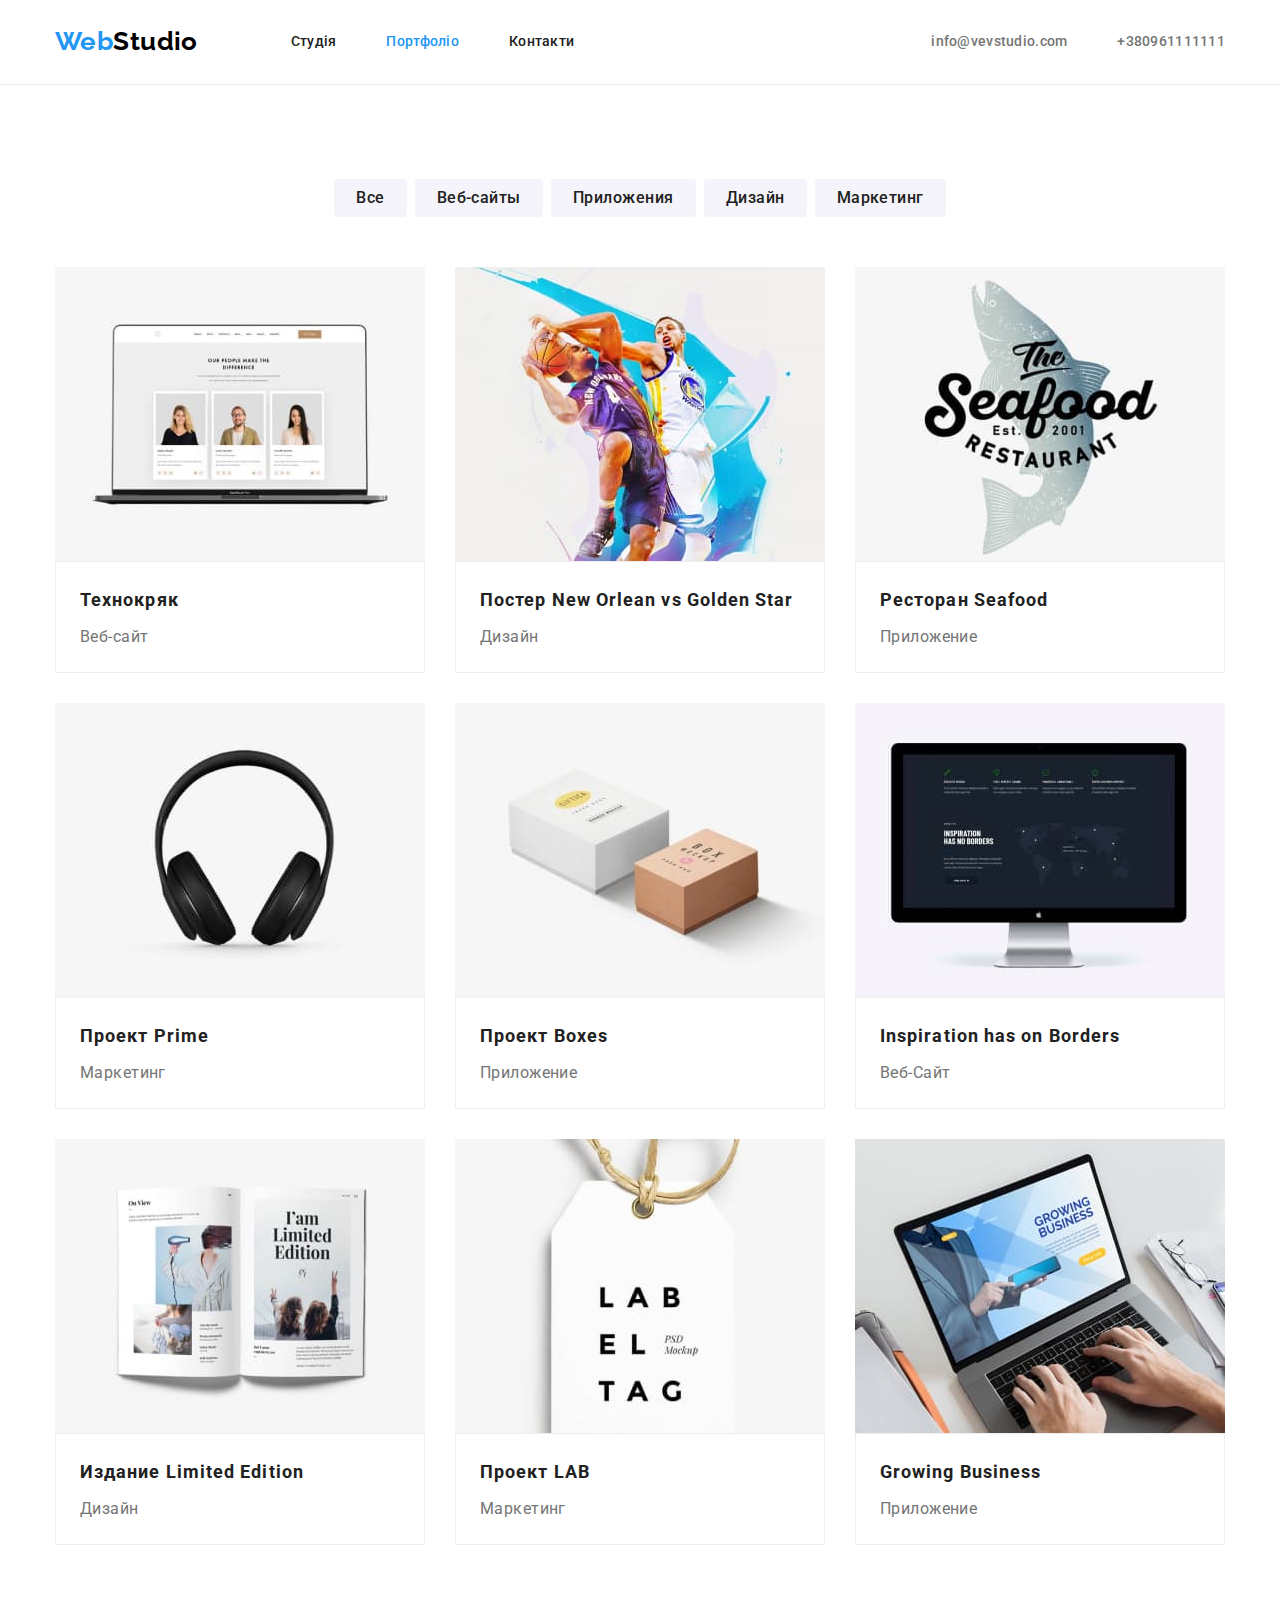
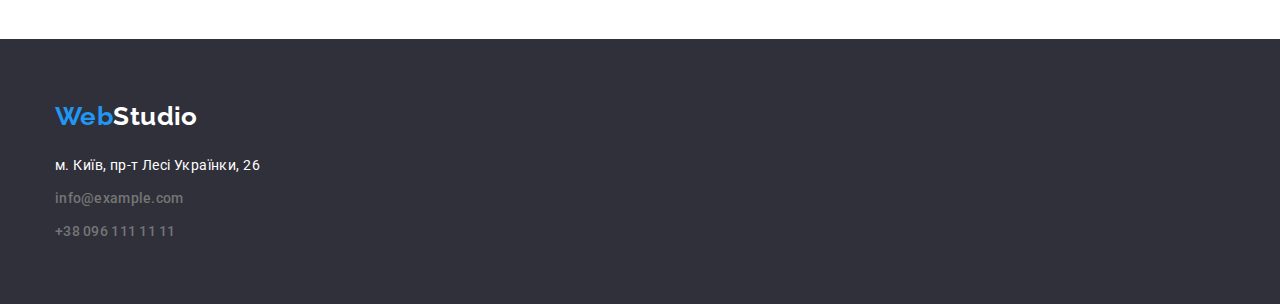
==== portfolio.html @ 10072e5a "perezaliv" ====
<!DOCTYPE html>
<html lang="uk">
  <head>
    <meta charset="UTF-8" />
    <meta http-equiv="X-UA-Compatible" content="IE=edge" />
    <meta name="viewport" content="width=device-width, initial-scale=1.0" />
    <title>ДЗ№3</title>
    <link rel="preconnect" href="https://fonts.googleapis.com" />
    <link rel="preconnect" href="https://fonts.gstatic.com" crossorigin />
    <link
      href="https://fonts.googleapis.com/css2?family=Raleway:wght@700&family=Roboto:wght@400;500;700;900&display=swap"
      rel="stylesheet"
    />
    <link rel="stylesheet" href="https://cdn.jsdelivr.net/npm/modern-normalize@1.1.0/modern-normalize.min.css">
    <link rel="stylesheet" href="./css/styles.css" />
  </head>
  <body>
    <!--HEDER-->
    <header class="pages-header">
      <div class="container page-header-container">
        <a class="link logo" href="./index.html"><span class="acsent-logo">Web</span>Studio</a>
      <nav>
        <ul class="menu list">
          <li class="menu-item"><a class="link menu-link" href="./index.html">Студія</a></li>
          <li class="menu-item"><a class="link menu-link current" href="./portfolio.html">Портфоліо</a></li>
          <li class="menu-item"><a class="link menu-link" href="#contact">Контакти</a></li>
        </ul>
      </nav>
      <ul class="contact-menu list">
        <li class="contact-item">
          <a class="link contact-mail" href="mailto:info@devstdio.com">info@vevstudio.com</a>
        </li>
        <li class="contact-item">
          <a class="link contact-phone" href="tel:+380961111111">+380961111111</a>
        </li>
      </ul>
      </div>
    </header>
    <!--HERO-->
    <main>
      <section class="section">
        <div class=" container">
        <h1 class="visually-hidden">Portfolio</h1>
          <ul class="list portfolio-btn-type">
            <li>
              <button class="portfolio-btn" type="button">Все</button>
            </li>
            <li>
              <button class="portfolio-btn" type="button">Веб-сайты</button>
            </li>
            <li>
              <button class="portfolio-btn" type="button">Приложения</button>
            </li>
            <li>
              <button class="portfolio-btn" type="button">Дизайн</button>
            </li>
            <li>
              <button class="portfolio-btn" type="button">Маркетинг</button>
            </li>
          </ul>
        <!--link-->
          <ul class="list portfolio-grid">
            <li class="li-sizen">
              <a class="link" rel="preconnect" href="#">
                <img src="./images/crack.jpg" alt="design" width="370" height="294" />
                <div class="portfolio-img">
                  <h2 class="caption-text">Технокряк</h2>
                    <p class="basic-text">Веб-сайт</p>
                </div>
              </a>
            </li>
            <li class="li-sizen">
              <a class="link" rel="preconnect" href="#">
                <img src="./images/star.jpg" alt="Poster" width="370" height="294" />
                <div class="portfolio-img">
                <h2 class="caption-text">Постер New Orlean vs Golden Star</h2>
                  <p class="basic-text">Дизайн</p>
                </div>
              </a>
            </li>
            <li class="li-sizen">
              <a class="link" rel="preconnect" href="#">
                <img src="./images/seafood.jpg" alt="shark" width="370" height="294" />
                <div class="portfolio-img">
                <h2 class="caption-text">Ресторан Seafood</h2>
                  <p class="basic-text">Приложение</p>
              </div>
                </a>
            </li>
            <li class="li-sizen">
              <a class="link" rel="preconnect" href="#">
                <img src="./images/prime.jpg" alt="garniture" width="370" height="294" />
                <div class="portfolio-img">
                <h2 class="caption-text">Проект Prime</h2>
                  <p class="basic-text">Маркетинг</p>
                  </div>
              </a>
            </li>
            <li class="li-sizen">
              <a class="link" rel="preconnect" href="#">
                <img src="./images/boxes.jpg" alt="box-in-box" width="370" height="294" />
                <div class="portfolio-img">
                <h2 class="caption-text">Проект Boxes</h2>
                  <p class="basic-text">Приложение</p>
              </div>
              </a>
            </li>
            <li class="li-sizen">
              <a class="link" rel="preconnect" href="#">
                <img src="./images/borders.jpg" alt="desktop" width="370" height="294" />
                <div class="portfolio-img">
                <h2 class="caption-text">Inspiration has on Borders</h2>
                  <p class="basic-text">Веб-Сайт</p>
                  </div>
              </a>
            </li>
            <li class="li-sizen">
              <a class="link" rel="preconnect" href="#">
                <img src="./images/limited-edition.jpg" alt="book" width="370" height="294" />
                <div class="portfolio-img">
                <h2 class="caption-text">Издание Limited Edition</h2>
                  <p class="basic-text">Дизайн</p>
                  </div>
              </a>
            </li>
            <li class="li-sizen">
              <a class="link" rel="preconnect" href="#">
                <img src="./images/lab.jpg" alt="design" width="370" height="294" />
                <div class="portfolio-img">
                <h2 class="caption-text">Проект LAB</h2>
                  <p class="basic-text">Маркетинг</p>
                  </div>
              </a>
            </li>
            <li class="li-sizen">
              <a class="link" rel="preconnect" href="#"><img src="./images/growing-business.jpg" alt="laptop-work" width="370"
                  height="294" />
                  <div class="portfolio-img">
                <h2 class="caption-text">Growing Business</h2>
                  <p class="basic-text">Приложение</p>
                  </div>
              </a>
            </li>
          </ul>
        </div>
      </section>
    </main>
    <!--footer-->
    <footer class="foot">
      <div class="container foot-container">
        <a class="link logo-footer" href="./index.html"
          ><span class="acsent-logo">Web</span>Studio</a
        >
        <address class="adress-style">
          <ul class="list">
            <li class="info-size">
              <a
                class="link maps"
                href="https://goo.gl/maps/6wFw4vnAE2UTVkqL7"
                target="_blank"
                rel="noopener noreferrer"
                >м. Київ, пр-т Лесі Українки, 26</a
              >
            </li>
            <li class="info-size">
              <a id="contact" class="link contact-footer" href="mailto:info@example.com"
                >info@example.com</a
              >
            </li>
            <li class="info-size">
              <a class="link contact-footer" href="tel:+380961111111">+38 096 111 11 11</a>
            </li>
          </ul>
        </address>
      </div>
    </footer>
  </body>
</html>
---- css/styles.css ----
:root {
  --accent-color: #2196f3;
  --background-color: #ffffff;
  --primery-text-color: #757575;
  --title-text-color: #212121;
  --hover-focus-btn: #188ce8;
  --perfuse-color: #f5f4fa;
  --head-logo: #000000;
  --background-hero: #2f303a;
  --icon-color:#AFB1B8;
  --portfolio-img: #EEEEEE;
}
body {
  font-family: 'Roboto', sans-serif;
  color: var(--primery-text-color);
  background-color: var(--background-color);
  font-size: 14px;
  letter-spacing: 0.03em;
}

h1,
h2,
h3,
h4,
p {
  margin-top: 0;
  margin-bottom: 0;
}

ul {
  margin-top: 0;
  margin-bottom: 0;
  padding-left: 0;
}

img {
  display: block;
  max-width: 100%;
  height: auto;
}

.list {
  list-style: none;
}

.link {
  text-decoration: none;
}

.section {
  padding-top: 94px;
  padding-bottom: 94px;
}

button {
  cursor: pointer;
}

/* размер страницы */
.container {
  width: 1200px;
  margin-left: auto;
  margin-right: auto;
  padding-left: 15px;
  padding-right: 15px;
}


/* <======================COMPONENTS==========================> */
.pages-header {
  
   padding-top: 24px;
  padding-bottom: 24px; 
  border-bottom: 1px solid #ececec;
}
.page-header-container {
  display: flex;
  align-items: center;
}
.menu {
  align-items: center;
  display: flex;
}
.contact-menu {
  display: flex;
  margin-left: auto;
  align-items: center;
}

.menu-item:not(:last-child) {
  margin-right: 50px;
}
.logo {
  font-family: 'Raleway', sans-serif;
  font-weight: 700;
  font-size: 26px;
  line-height: 1.38;
  margin-right: 93px;

  color: var(--head-logo);
}
.logo-footer {
  font-family: 'Raleway', sans-serif;
  font-weight: 700;
  font-size: 26px;
  line-height: 1.38;

  color: var(--background-color);
}
.acsent-logo {
  font-family: 'Raleway', sans-serif;
  font-weight: 700;
  font-size: 26px;
  line-height: 1.38;
  color: var(--accent-color);
}
.menu-link{
  font-weight: 500;
  line-height: 1.14;
  letter-spacing: 0.02em;

  color: var(--title-text-color);
}
.menu-link:hover,
.menu-link:focus {
  color: var(--accent-color);
}
.menu-item {
  font-weight: 500;
  line-height: 1.14;
  letter-spacing: 0.02em;

  color: var(--title-text-color);
}
.menu-item:hover,
.menu-item:focus {
  color: var(--accent-color);
}
.current {
  color: var(--accent-color);
}
.contact-mail {
  font-weight: 500;
  line-height: 1.14;
  letter-spacing: 0.02em;

  color: var(--primery-text-color);
}
.contact-item:not(:last-child) {
  margin-right: 50px;
}
.contact-mail:hover,
.contact-mail:focus {
  color: var(--accent-color);
}
.contact-phone {
  font-weight: 500;
  line-height: 1.14;
  letter-spacing: 0.02em;

  color: var(--primery-text-color);
}
.contact-phone:hover,
.contact-phone:focus {
  color: var(--accent-color);
}
/* <======================/COMPONENTS==========================> */
/* <======================HEADER==========================> */
.portfolio-btn {
  color: var(--title-text-color);
  background-color: var(--perfuse-color);
  letter-spacing: 0.03em;
  font-family: 'Roboto';
  font-weight: 500;
  font-size: 16px;
  line-height: 1.62;
  text-align: center;
  border-radius: 4px;
  border: 0px;
  padding-left: 22px;
  padding-right: 22px;
  padding-top: 6px;
  padding-bottom: 6px;
}
.portfolio-btn:hover,
.portfolio-btn:focus {
  color: var(--background-color);
  background-color: var(--accent-color);
}
.caption-text {
  font-family: 'Roboto', sans-serif;
  font-weight: 700;
  font-size: 18px;
  line-height: 2;
  letter-spacing: 0.06em;
  margin-bottom: 4px;

  color: var(--title-text-color);
}
.basic-text {
  font-family: 'Roboto', sans-serif;
  font-size: 16px;
  line-height: 1.87;
  color: var(--primery-text-color);
}
/* <======================/HEADER==========================>  */
/* <======================HERO==========================> */
.hero {
  background: var(--background-hero);
  text-align: center;
  padding-top: 200px;
  padding-bottom: 200px;
}
.hero-text {
  font-weight: 900;
  font-size: 44px;
  line-height: 1.36;
  text-align: center;
  margin: 0 auto;
  max-width: 696px;
  letter-spacing: 0.06em;
  text-transform: uppercase;

  color: var(--background-color);
}
.hero-btn {
  font-family: inherit;
  font-weight: 700;
  font-size: 16px;
  line-height: 1.87;
  align-items: center;
  text-align: center;
  letter-spacing: 0.06em;
  border-radius: 4px;
  border: 0px;
  margin-top: 30px;
  padding-left: 32px;
  padding-right: 32px;
  padding-top: 10px;
  padding-bottom: 10px;

  color: var(--background-color);
  background-color: var(--accent-color);
}
.hero-btn:hover,
.hero-btn:focus {
  background-color: var(--hover-focus-btn);
}
.visually-hidden {
  position: absolute;
  width: 1px;
  height: 1px;
  margin: -1px;
  border: 0;
  padding: 0;

  white-space: nowrap;
  clip-path: inset(100%);
  clip: rect(0 0 0 0);
  overflow: hidden;
}
/* <======================/HERO==========================> */
/* <======================Benefits==========================> */
.topic {
  font-size: 14px;
  font-weight: 700;
  line-height: 1.14;
  text-transform: uppercase;
  margin-bottom: 10px;

  color: var(--title-text-color);
}
.rubric {
  font-weight: 400;
  line-height: 1.71;
}
.benefits-text {
  width: 270px;
  height: 98px;
  box-sizing: content-box;
}
.benefits {
  align-items: center;
  display: flex;
}
.benefits-text:not(:last-child) {
  margin-right: 30px;
}
.doing {
  display: flex;
  align-items: center;
  padding-top: 0px;
}
.img-doing {
  margin: auto;
  box-sizing: content-box;
}
.img-doing:not(:last-child) {
  padding-right: 30px;
}
.padding-zero {
  padding-top: 0px;
  padding-bottom: 94px;
}
/* <======================/Benefits==========================> */
/* <======================STUDIES==========================> */
.stud-top {
  font-weight: 700;
  font-size: 36px;
  line-height: 1.16;
  text-align: center;
  margin-bottom: 50px;
  margin-top: 50px;

  color: var(--title-text-color);
}
.stud-size:not(:last-child) {
  margin-right: 30px;
}
/* <======================/STUDIES==========================> */
/* <======================TEAMS==========================> */
.perfuse {
  background-color: var(--perfuse-color);

}
.team {
  font-weight: 700;
  font-size: 36px;
  line-height: 1.16;
  text-align: center;
  margin-bottom: 50px;

  color: var(--title-text-color);
}
.team-names {
  font-weight: 500;
  font-size: 16px;
  line-height: 1.18;
  text-align: center;
  margin-bottom: 10px;
  margin-top: 30px;

  color: var(--title-text-color);
}
.team-prof {
  font-size: 16px;
  line-height: 1.18;
  text-align: center;
  margin-bottom: 16px;
}
.team-box {
  display: flex;
}

.team-box-sizen {
  box-sizing: border-box;
  background-color: var(--background-color);
  border-radius: 0px 0px 4px 4px;
  box-shadow: 0px 1px 3px rgba(0, 0, 0, 0.12), 0px 1px 1px rgba(0, 0, 0, 0.14), 0px 2px 1px rgba(0, 0, 0, 0.2);;
}
.team-box-sizen:not(:last-child) {
  margin-right: 30px;
}
.team-box-color {
  /* background-color: var(--background-color);
  border-radius: 0px 0px 4px 4px;
  box-shadow: 0px 1px 3px rgba(0, 0, 0, 0.12), 0px 1px 1px rgba(0, 0, 0, 0.14), 0px 2px 1px rgba(0, 0, 0, 0.2);; */
  /* padding-top: 30px; */
  padding-bottom: 30px;
}
/* <=======================/TEAM=========================> */
/* <======================FOOTER==========================> */
.maps {
  font-style: normal;
  font-weight: 400;
  line-height: 1.71;

  color: var(--background-color);
}
.maps:hover,
.maps:focus {
  color: var(--accent-color);
}
.foot {
  background: var(--background-hero);
  padding-top: 60px;
  padding-bottom: 60px;
}
.adress-style {
  font-style: normal;
  margin-top: 20px;
  line-height: 1.71;
}

.info-size:not(:last-child) {
  margin-bottom: 9px;
}
.contact-footer {
  font-weight: 500;
  line-height: 1.71;
  letter-spacing: 0.02em;

  color: var(--primery-text-color);
}
.contact-footer:hover,
.contact-footer:focus {
  color: var(--accent-color);
}
/* <======================/FOOTER==========================> */
/* <======================PORTFOLIO==========================> */
.portfolio-btn-type {
  display: flex;
  margin-bottom: 50px;
  gap: 8px;
  justify-content: center;
}

/* <======================/PORTFOLIO==========================> */

.portfolio-grid {
  display: flex;
  flex-wrap: wrap;
  gap: 30px;
}
.portfolio-img {
 padding: 20px 24px;
border: 1px solid var(--portfolio-img);
}
.bgd-img{
  height: 600px;
  max-width: 1600px;
  margin-right: auto;
  margin-left: auto;
  background-image: linear-gradient(
    to right,
    rgba(47, 48, 58, 0.4),
    rgba(47, 48, 58, 0.4)
  ), url(../images/fon.jpg);
  background-repeat: no-repeat;
  background-size: cover;
  background-position: center;
  
}
.benefits-img::before {
  content: '';
  display: block;
  height: 120px;
  border-radius: 4px;
  background-color: var(--perfuse-color);
  background-repeat: no-repeat;
  background-size: 70px;
  background-position: center;
}
.icon-antenna::before {
  background-image: url(../images/antenna.svg);
}
.icon-clock::before{
  background-image: url(../images/clock.svg);
}
.icon-diaram::before{
  background-image: url(../images/diagram.svg);
}
.icon-astronaut::before{
  background-image: url(../images/astronaut.svg);
}
.icon-mail{
  width: 16px;
  height: 12px;
  cursor: pointer;
  margin-right: 10px;
  fill: var(--primery-text-color);
}
.icon-mail:hover{
  fill:var(--accent-color)
}
.icon-tel{
  width: 10px;
  height: 16px;
  margin-right: 10px;
  cursor: pointer;
  fill: var(--primery-text-color);
}
.icon-tel:hover{
  fill:var(--accent-color)
}

.team-insta{
  /* width: 20px;
  height: 20px; */
  padding: 12px;
  cursor: pointer;
  fill: var(--icon-color);
}

.team-insta:hover{
  fill: var(--accent-color);
}

.team-contact{
  display: flex;
  gap: 10px;
  justify-content: center;
  margin: 0 auto;
  width: 206px;
  height: 44px;
}
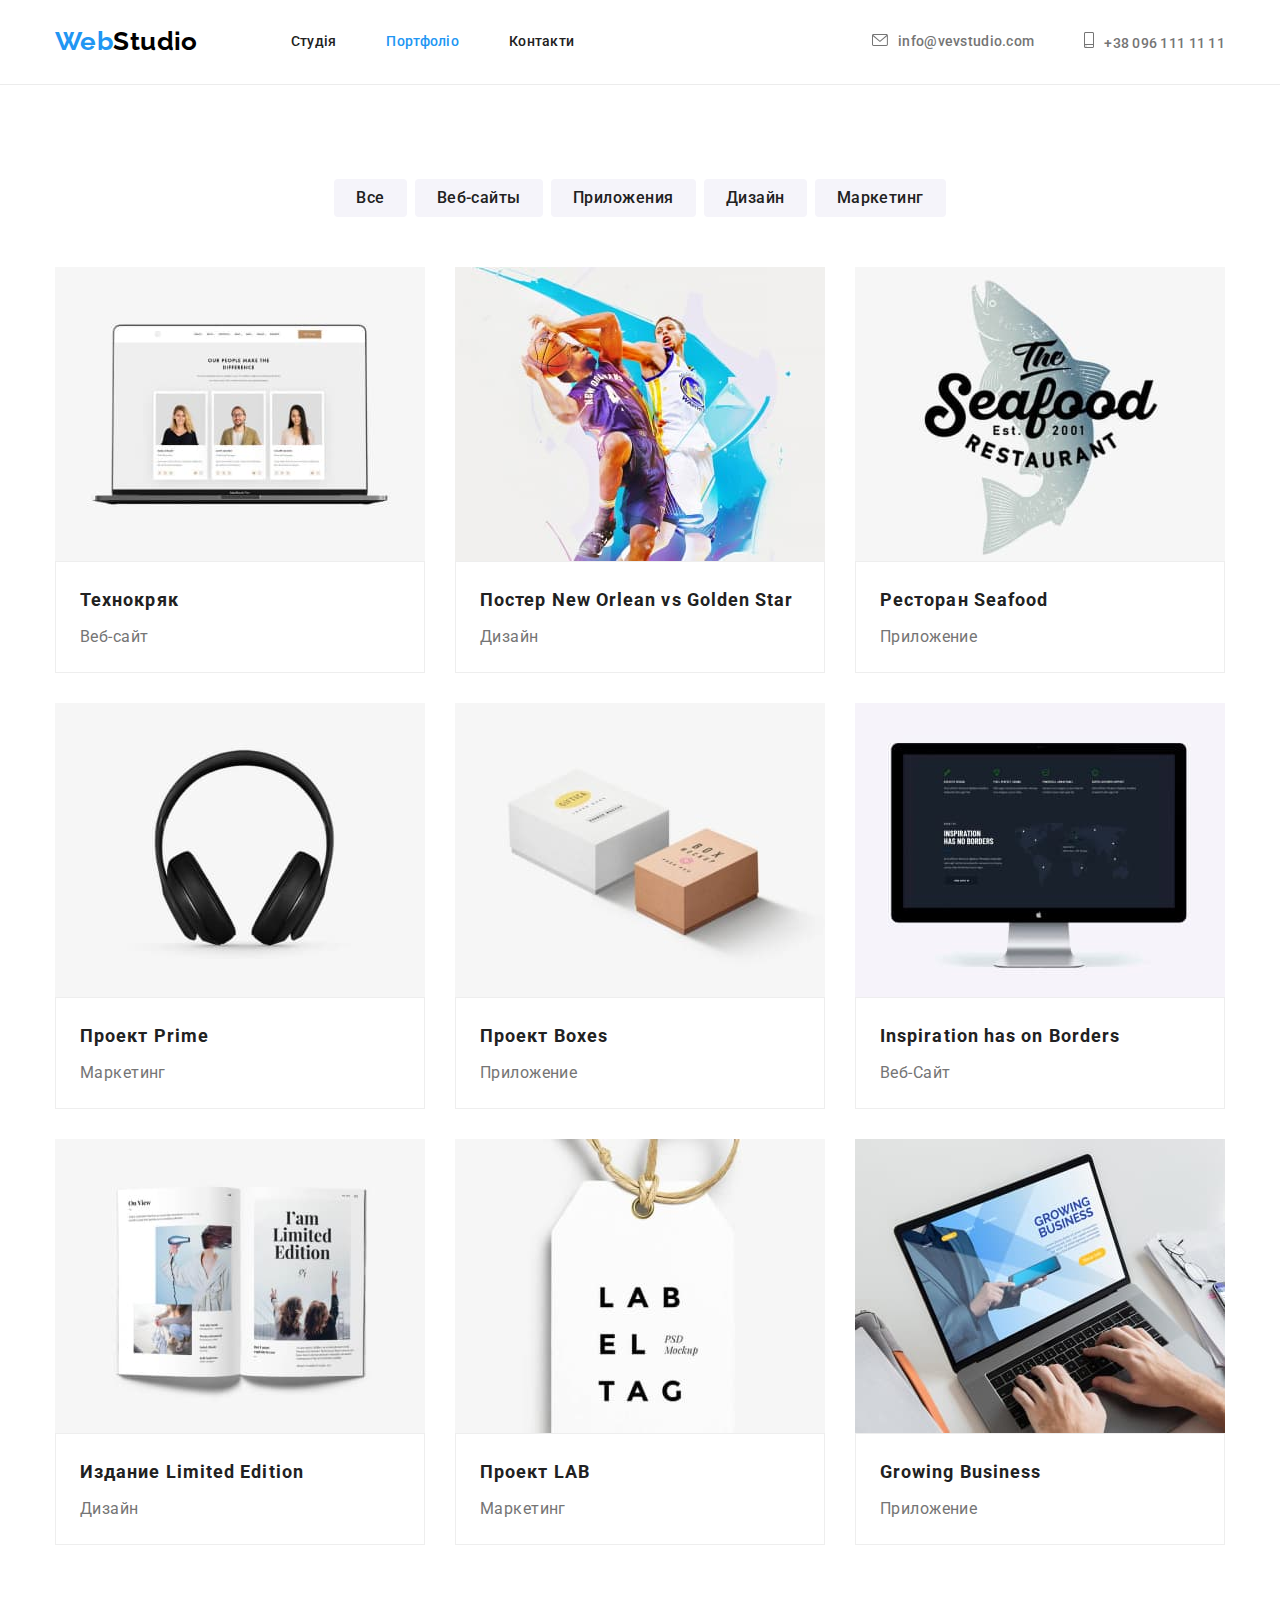
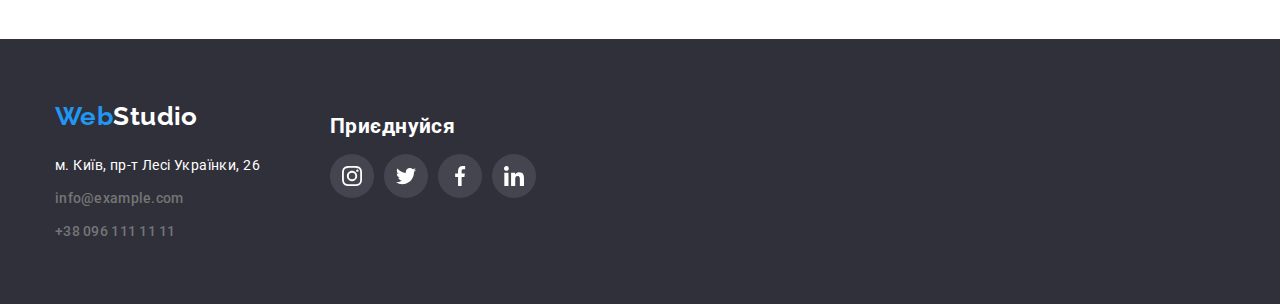
==== commit 9d5bb7ca: "vrode vse=)" ====
--- a/portfolio.html
+++ b/portfolio.html
@@ -4,7 +4,7 @@
     <meta charset="UTF-8" />
     <meta http-equiv="X-UA-Compatible" content="IE=edge" />
     <meta name="viewport" content="width=device-width, initial-scale=1.0" />
-    <title>ДЗ№3</title>
+    <title>ДЗ№4</title>
     <link rel="preconnect" href="https://fonts.googleapis.com" />
     <link rel="preconnect" href="https://fonts.gstatic.com" crossorigin />
     <link
@@ -19,21 +19,29 @@
     <header class="pages-header">
       <div class="container page-header-container">
         <a class="link logo" href="./index.html"><span class="acsent-logo">Web</span>Studio</a>
-      <nav>
-        <ul class="menu list">
-          <li class="menu-item"><a class="link menu-link" href="./index.html">Студія</a></li>
-          <li class="menu-item"><a class="link menu-link current" href="./portfolio.html">Портфоліо</a></li>
-          <li class="menu-item"><a class="link menu-link" href="#contact">Контакти</a></li>
+        <nav>
+          <ul class="menu list">
+            <li class="menu-item">
+              <a class="link menu-link " href="./index.html">Студія</a>
+            </li>
+            <li class="menu-item">
+              <a class="link menu-link current" href="./portfolio.html">Портфоліо</a>
+            </li>
+            <li class="menu-item"><a class="link menu-link" href="#contact">Контакти</a></li>
+          </ul>
+        </nav>
+        <ul class="contact-menu list">
+          <li class="contact-item">
+            <a class="link contact-mail" href="mailto:info@devstdio.com"><svg class="icon-mail">
+              <use href="./images/symbol-def.svg#icon-envelope"></use>
+            </svg>info@vevstudio.com</a>
+          </li>
+          <li class="contact-item">
+            <a class="link contact-phone" href="tel:+380961111111"><svg class="icon-tel">
+              <use href="./images/symbol-def.svg#icon-smartphone"></use>
+            </svg>+38 096 111 11 11</a>
+          </li>
         </ul>
-      </nav>
-      <ul class="contact-menu list">
-        <li class="contact-item">
-          <a class="link contact-mail" href="mailto:info@devstdio.com">info@vevstudio.com</a>
-        </li>
-        <li class="contact-item">
-          <a class="link contact-phone" href="tel:+380961111111">+380961111111</a>
-        </li>
-      </ul>
       </div>
     </header>
     <!--HERO-->
@@ -147,8 +155,9 @@
     </main>
     <!--footer-->
     <footer class="foot">
-      <div class="container foot-container">
-        <a class="link logo-footer" href="./index.html"
+      <div class="container footer-flex">
+        <div>
+          <a class="link logo-footer" href="./index.html"
           ><span class="acsent-logo">Web</span>Studio</a
         >
         <address class="adress-style">
@@ -172,7 +181,42 @@
             </li>
           </ul>
         </address>
+        </div>
+        <div class="footer-dark-list">
+          <h2 class="footer-tex">Приєднуйся</h2>
+          <ul class="social-links">
+            <li class="list social-item">
+              <a href="https://www.twitter.com" class="social-link-dark"> 
+              <svg class="item">
+                <use href="./images/symbol-def.svg#icon-instagram"></use>
+                </svg>
+              </a>
+            </li>
+            <li class="list social-item">
+              <a href="https://www.twitter.com" class="social-link-dark"> 
+              <svg class="item">
+                <use href="./images/symbol-def.svg#icon-twitter"></use>
+                </svg>
+              </a>
+            </li>
+            <li class="list social-item">
+              <a href="https://www.twitter.com" class="social-link-dark"> 
+              <svg class="item">
+                <use href="./images/symbol-def.svg#icon-facebook"></use>
+                </svg>
+              </a>
+            </li>
+            <li class="list social-item">
+              <a href="https://www.twitter.com" class="social-link-dark"> 
+              <svg class="item">
+                <use href="./images/symbol-def.svg#icon-linkedin"></use>
+                </svg>
+              </a>
+            </li>
+          </ul>
+        </div>
       </div>
+      
     </footer>
   </body>
 </html>
--- a/css/styles.css
+++ b/css/styles.css
@@ -416,6 +416,9 @@
 }
 
 /* <======================/PORTFOLIO==========================> */
+.li-sizen:hover{
+  box-shadow: 0px 1px 3px 3px rgba(0, 0, 0, 0.12), 0px 1px 1px rgba(0, 0, 0, 0.14), 0px 2px 1px rgba(0, 0, 0, 0.2);;
+}
 
 .portfolio-grid {
   display: flex;
@@ -468,39 +471,108 @@
   height: 12px;
   cursor: pointer;
   margin-right: 10px;
-  fill: var(--primery-text-color);
-}
-.icon-mail:hover{
-  fill:var(--accent-color)
+  fill: currentColor;
 }
 .icon-tel{
   width: 10px;
   height: 16px;
   margin-right: 10px;
   cursor: pointer;
-  fill: var(--primery-text-color);
-}
-.icon-tel:hover{
-  fill:var(--accent-color)
-}
-
-.team-insta{
-  /* width: 20px;
-  height: 20px; */
+  fill: currentColor;
+}
+.social-links{
+  display: flex;
+  justify-content: center;
+  padding: 0;
+  margin-top: 16px;
+}
+.social-link{
+  display: inline-block;
+  width: 44px;
+  height: 44px;
   padding: 12px;
-  cursor: pointer;
+  border-radius: 50%;
+  
+  background-color: var(--background-color);
   fill: var(--icon-color);
 }
 
-.team-insta:hover{
+.social-item:not(:last-child){
+margin-right: 10px;}
+
+.item{
+  width: 20px;
+  height: 20px;
+}
+
+.social-link:hover{
+  background-color: var(--accent-color);
+  fill: var(--background-color);
+}
+
+.regular-customer{
+  padding-top: 94px;
+  padding-bottom: 94px;
+}
+.secondary-title {
+  margin-bottom: 50px;
+  font-weight: 700;
+  font-size: 36px;
+  line-height: 1.17;
+  text-align: center;
+  color: var(--head-logo);
+}
+.regular-customer-list{
+  display: flex;
+  justify-content:space-between;
+  padding: 0;
+}
+.regular-customer-item{
+  margin-right: 30px;
+}
+.customer-btn{
+  width: 170px;
+  height: 92px;
+  padding: 16px 32px;
+  background-color: var(--background-color);
+  fill: var(--icon-color);
+  border: 1px solid var(--icon-color);
+  border-radius: 4px;
+}
+.customer-logo{
+  width: 106px;
+  height: 60px;
+}
+.customer-btn:hover{
+  background-color: var(--background-color);
   fill: var(--accent-color);
-}
-
-.team-contact{
-  display: flex;
-  gap: 10px;
-  justify-content: center;
-  margin: 0 auto;
-  width: 206px;
+  border: 1px solid var(--accent-color);
+}
+
+.footer-dark-list{
+  display: flex;
+    flex-direction: column;
+    padding-top: 15px;
+    margin-left: 70px;
+}
+
+.footer-flex{
+  display: flex;
+}
+.social-link-dark{
+  display: inline-block;
+  width: 44px;
   height: 44px;
+  padding: 12px;
+  border-radius: 50%;
+  background: rgba(255, 255, 255, 0.1);
+  fill: var(--background-color);
+  
+}
+.social-link-dark:hover{
+  background-color: var(--accent-color);
+  fill: var(--background-color);
+}
+.footer-tex{
+  color: var(--background-color);
 }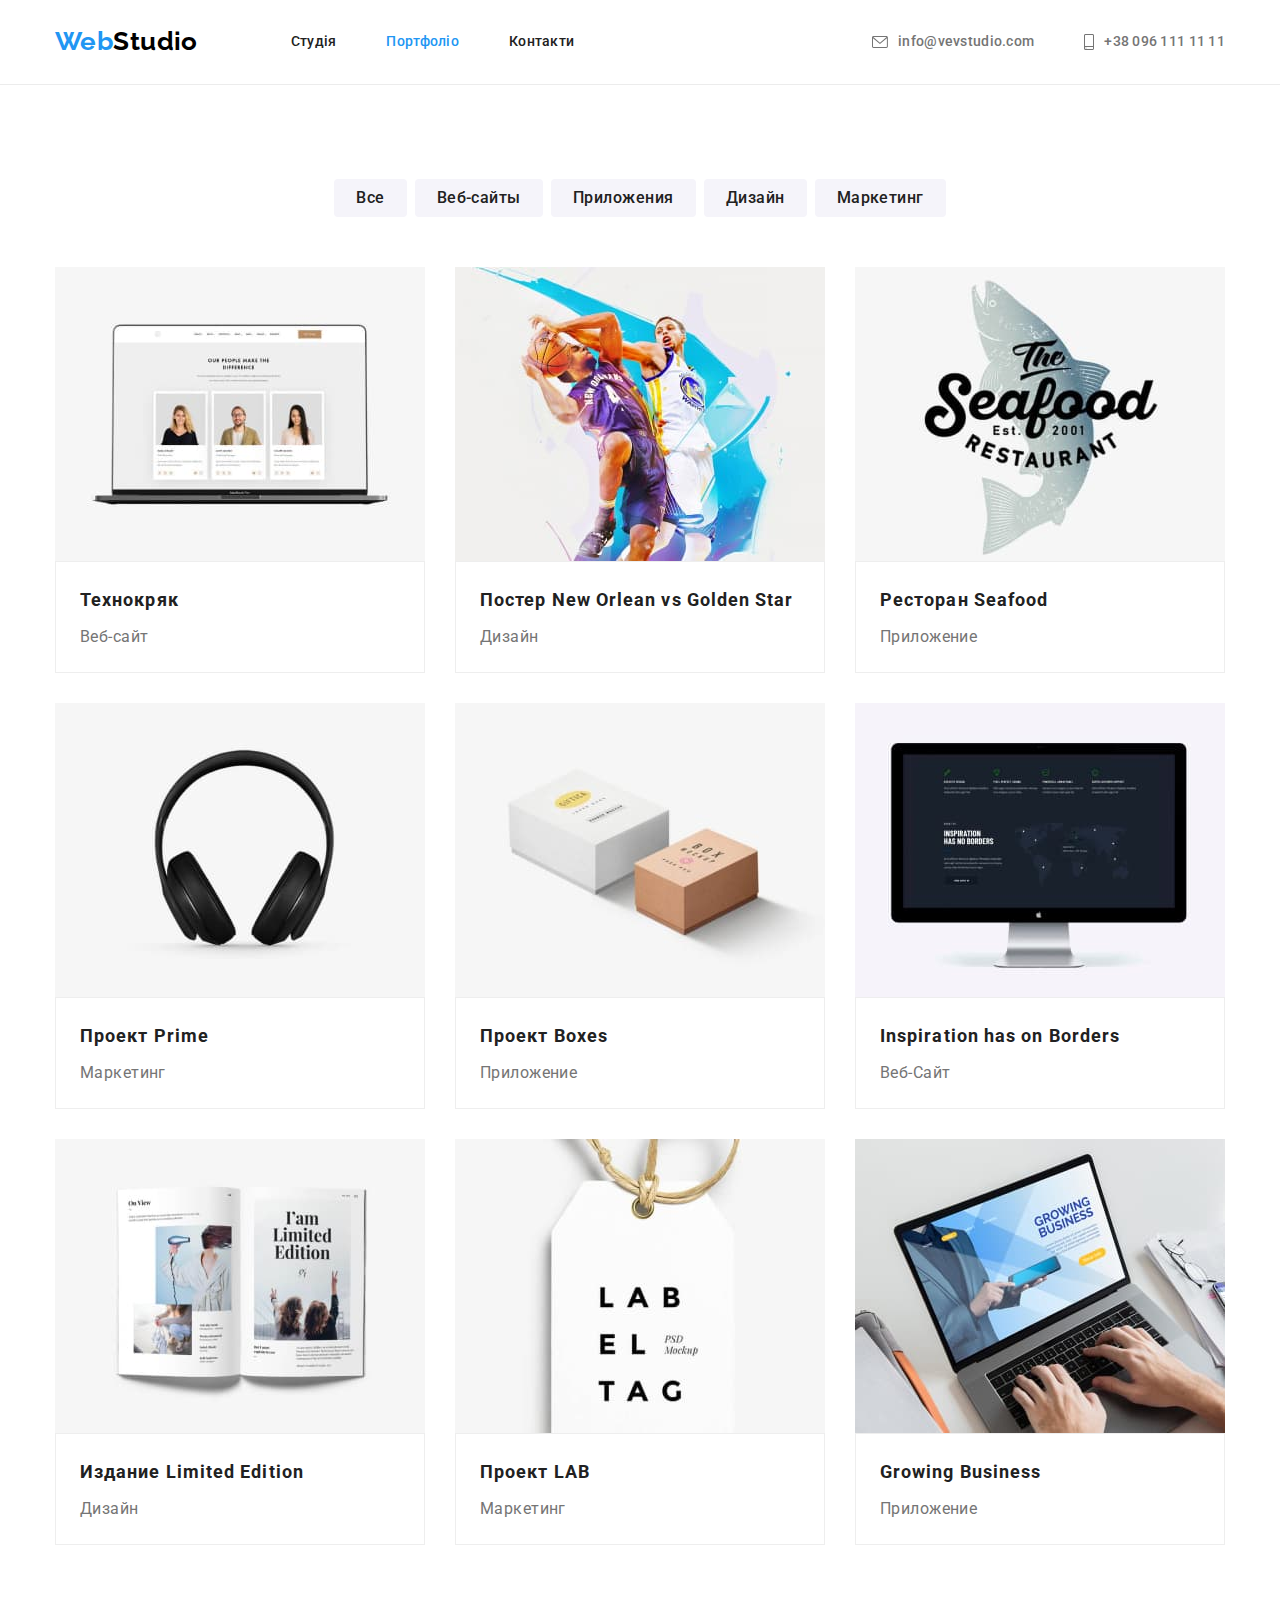
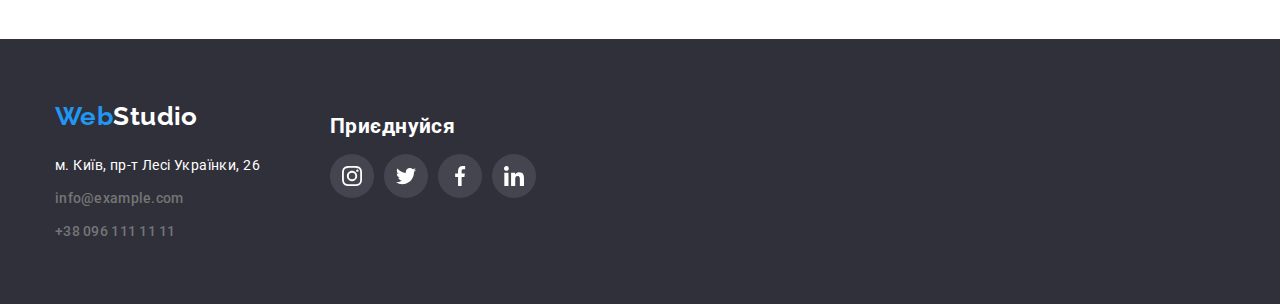
==== commit 3f4ba996: "dorabotal posle mentora" ====
--- a/portfolio.html
+++ b/portfolio.html
@@ -33,13 +33,13 @@
         <ul class="contact-menu list">
           <li class="contact-item">
             <a class="link contact-mail" href="mailto:info@devstdio.com"><svg class="icon-mail">
-              <use href="./images/symbol-def.svg#icon-envelope"></use>
-            </svg>info@vevstudio.com</a>
+                <use href="./images/symbol-def.svg#icon-envelope"></use>
+              </svg>info@vevstudio.com</a>
           </li>
           <li class="contact-item">
             <a class="link contact-phone" href="tel:+380961111111"><svg class="icon-tel">
-              <use href="./images/symbol-def.svg#icon-smartphone"></use>
-            </svg>+38 096 111 11 11</a>
+                <use href="./images/symbol-def.svg#icon-smartphone"></use>
+              </svg>+38 096 111 11 11</a>
           </li>
         </ul>
       </div>
@@ -68,8 +68,8 @@
           </ul>
         <!--link-->
           <ul class="list portfolio-grid">
-            <li class="li-sizen">
-              <a class="link" rel="preconnect" href="#">
+            <li class="">
+              <a class="link li-size" rel="preconnect" href="#">
                 <img src="./images/crack.jpg" alt="design" width="370" height="294" />
                 <div class="portfolio-img">
                   <h2 class="caption-text">Технокряк</h2>
@@ -77,8 +77,8 @@
                 </div>
               </a>
             </li>
-            <li class="li-sizen">
-              <a class="link" rel="preconnect" href="#">
+            <li class="">
+              <a class="link li-size" rel="preconnect" href="#">
                 <img src="./images/star.jpg" alt="Poster" width="370" height="294" />
                 <div class="portfolio-img">
                 <h2 class="caption-text">Постер New Orlean vs Golden Star</h2>
@@ -86,8 +86,8 @@
                 </div>
               </a>
             </li>
-            <li class="li-sizen">
-              <a class="link" rel="preconnect" href="#">
+            <li>
+              <a class="link li-size" rel="preconnect" href="#">
                 <img src="./images/seafood.jpg" alt="shark" width="370" height="294" />
                 <div class="portfolio-img">
                 <h2 class="caption-text">Ресторан Seafood</h2>
@@ -95,8 +95,8 @@
               </div>
                 </a>
             </li>
-            <li class="li-sizen">
-              <a class="link" rel="preconnect" href="#">
+            <li>
+              <a class="link li-size" rel="preconnect" href="#">
                 <img src="./images/prime.jpg" alt="garniture" width="370" height="294" />
                 <div class="portfolio-img">
                 <h2 class="caption-text">Проект Prime</h2>
@@ -104,8 +104,8 @@
                   </div>
               </a>
             </li>
-            <li class="li-sizen">
-              <a class="link" rel="preconnect" href="#">
+            <li>
+              <a class="link li-size" rel="preconnect" href="#">
                 <img src="./images/boxes.jpg" alt="box-in-box" width="370" height="294" />
                 <div class="portfolio-img">
                 <h2 class="caption-text">Проект Boxes</h2>
@@ -113,8 +113,8 @@
               </div>
               </a>
             </li>
-            <li class="li-sizen">
-              <a class="link" rel="preconnect" href="#">
+            <li>
+              <a class="link li-size" rel="preconnect" href="#">
                 <img src="./images/borders.jpg" alt="desktop" width="370" height="294" />
                 <div class="portfolio-img">
                 <h2 class="caption-text">Inspiration has on Borders</h2>
@@ -122,8 +122,8 @@
                   </div>
               </a>
             </li>
-            <li class="li-sizen">
-              <a class="link" rel="preconnect" href="#">
+            <li>
+              <a class="link li-size" rel="preconnect" href="#">
                 <img src="./images/limited-edition.jpg" alt="book" width="370" height="294" />
                 <div class="portfolio-img">
                 <h2 class="caption-text">Издание Limited Edition</h2>
@@ -131,8 +131,8 @@
                   </div>
               </a>
             </li>
-            <li class="li-sizen">
-              <a class="link" rel="preconnect" href="#">
+            <li>
+              <a class="link li-size" rel="preconnect" href="#">
                 <img src="./images/lab.jpg" alt="design" width="370" height="294" />
                 <div class="portfolio-img">
                 <h2 class="caption-text">Проект LAB</h2>
@@ -140,8 +140,8 @@
                   </div>
               </a>
             </li>
-            <li class="li-sizen">
-              <a class="link" rel="preconnect" href="#"><img src="./images/growing-business.jpg" alt="laptop-work" width="370"
+            <li>
+              <a class="link li-size" rel="preconnect" href="#"><img src="./images/growing-business.jpg" alt="laptop-work" width="370"
                   height="294" />
                   <div class="portfolio-img">
                 <h2 class="caption-text">Growing Business</h2>
@@ -154,69 +154,61 @@
       </section>
     </main>
     <!--footer-->
-    <footer class="foot">
-      <div class="container footer-flex">
-        <div>
-          <a class="link logo-footer" href="./index.html"
-          ><span class="acsent-logo">Web</span>Studio</a
-        >
+  <footer class="foot">
+    <div class="container footer-flex">
+      <div>
+        <a class="link logo-footer" href="./index.html"><span class="acsent-logo">Web</span>Studio</a>
         <address class="adress-style">
           <ul class="list">
             <li class="info-size">
-              <a
-                class="link maps"
-                href="https://goo.gl/maps/6wFw4vnAE2UTVkqL7"
-                target="_blank"
-                rel="noopener noreferrer"
-                >м. Київ, пр-т Лесі Українки, 26</a
-              >
+              <a class="link maps" href="https://goo.gl/maps/6wFw4vnAE2UTVkqL7" target="_blank"
+                rel="noopener noreferrer">м. Київ, пр-т Лесі Українки, 26</a>
             </li>
             <li class="info-size">
-              <a id="contact" class="link contact-footer" href="mailto:info@example.com"
-                >info@example.com</a
-              >
+              <a id="contact" class="link contact-footer" href="mailto:info@example.com">info@example.com</a>
             </li>
             <li class="info-size">
               <a class="link contact-footer" href="tel:+380961111111">+38 096 111 11 11</a>
             </li>
           </ul>
         </address>
+      </div>
+      <div class="footer-dark-list">
+        <h2 class="footer-tex">Приєднуйся</h2>
+        <div class="">
+          <ul class="social-links">
+            <li class="list social-item-margin">
+              <a href="https://www.twitter.com" class="social-item-footer">
+                <svg class="item-footer">
+                  <use href="./images/symbol-def.svg#icon-instagram"></use>
+                </svg>
+              </a>
+            </li>
+            <li class="list social-item-margin">
+              <a href="https://www.twitter.com" class="social-item-footer">
+                <svg class="item-footer">
+                  <use href="./images/symbol-def.svg#icon-twitter"></use>
+                </svg>
+              </a>
+            </li>
+            <li class="list social-item-margin">
+              <a href="https://www.twitter.com" class="social-item-footer">
+                <svg class="item-footer">
+                  <use href="./images/symbol-def.svg#icon-facebook"></use>
+                </svg>
+              </a>
+            </li>
+            <li class="list social-item-margin">
+              <a href="https://www.twitter.com" class="social-item-footer">
+                <svg class="item-footer">
+                  <use href="./images/symbol-def.svg#icon-linkedin"></use>
+                </svg>
+              </a>
+            </li>
         </div>
-        <div class="footer-dark-list">
-          <h2 class="footer-tex">Приєднуйся</h2>
-          <ul class="social-links">
-            <li class="list social-item">
-              <a href="https://www.twitter.com" class="social-link-dark"> 
-              <svg class="item">
-                <use href="./images/symbol-def.svg#icon-instagram"></use>
-                </svg>
-              </a>
-            </li>
-            <li class="list social-item">
-              <a href="https://www.twitter.com" class="social-link-dark"> 
-              <svg class="item">
-                <use href="./images/symbol-def.svg#icon-twitter"></use>
-                </svg>
-              </a>
-            </li>
-            <li class="list social-item">
-              <a href="https://www.twitter.com" class="social-link-dark"> 
-              <svg class="item">
-                <use href="./images/symbol-def.svg#icon-facebook"></use>
-                </svg>
-              </a>
-            </li>
-            <li class="list social-item">
-              <a href="https://www.twitter.com" class="social-link-dark"> 
-              <svg class="item">
-                <use href="./images/symbol-def.svg#icon-linkedin"></use>
-                </svg>
-              </a>
-            </li>
-          </ul>
-        </div>
+        </ul>
       </div>
-      
-    </footer>
+    </div>
+  </footer>
   </body>
 </html>
--- a/css/styles.css
+++ b/css/styles.css
@@ -143,7 +143,8 @@
   font-weight: 500;
   line-height: 1.14;
   letter-spacing: 0.02em;
-
+display: flex;
+align-items: center;
   color: var(--primery-text-color);
 }
 .contact-item:not(:last-child) {
@@ -157,7 +158,8 @@
   font-weight: 500;
   line-height: 1.14;
   letter-spacing: 0.02em;
-
+display: flex;
+  align-items: center;
   color: var(--primery-text-color);
 }
 .contact-phone:hover,
@@ -186,6 +188,7 @@
 .portfolio-btn:focus {
   color: var(--background-color);
   background-color: var(--accent-color);
+  box-shadow: 0px 3px 1px rgba(0, 0, 0, 0.1), 0px 1px 2px rgba(0, 0, 0, 0.08), 0px 2px 2px rgba(0, 0, 0, 0.12);
 }
 .caption-text {
   font-family: 'Roboto', sans-serif;
@@ -267,7 +270,7 @@
   line-height: 1.14;
   text-transform: uppercase;
   margin-bottom: 10px;
-
+margin-top: 30px;
   color: var(--title-text-color);
 }
 .rubric {
@@ -276,11 +279,10 @@
 }
 .benefits-text {
   width: 270px;
-  height: 98px;
-  box-sizing: content-box;
+  /* height: 98px; */
 }
 .benefits {
-  align-items: center;
+  /* align-items: center; */
   display: flex;
 }
 .benefits-text:not(:last-child) {
@@ -414,11 +416,15 @@
   gap: 8px;
   justify-content: center;
 }
-
+.li-size{
+display: block;
+}
+.li-size:hover,
+.li-size:focus {
+box-shadow: 0px 1px 1px rgba(0, 0, 0, 0.12), 0px 4px 4px rgba(0, 0, 0, 0.06), 1px 4px 6px rgba(0, 0, 0, 0.16);
+}
 /* <======================/PORTFOLIO==========================> */
-.li-sizen:hover{
-  box-shadow: 0px 1px 3px 3px rgba(0, 0, 0, 0.12), 0px 1px 1px rgba(0, 0, 0, 0.14), 0px 2px 1px rgba(0, 0, 0, 0.2);;
-}
+
 
 .portfolio-grid {
   display: flex;
@@ -446,30 +452,33 @@
 }
 .benefits-img::before {
   content: '';
-  display: block;
+  display:block;
   height: 120px;
   border-radius: 4px;
-  background-color: var(--perfuse-color);
+  background-color: var(--background-color);
   background-repeat: no-repeat;
   background-size: 70px;
   background-position: center;
 }
 .icon-antenna::before {
   background-image: url(../images/antenna.svg);
+  background-color: var(--perfuse-color);
 }
 .icon-clock::before{
   background-image: url(../images/clock.svg);
+  background-color: var(--perfuse-color);
 }
 .icon-diaram::before{
   background-image: url(../images/diagram.svg);
+background-color: var(--perfuse-color);
 }
 .icon-astronaut::before{
   background-image: url(../images/astronaut.svg);
+background-color: var(--perfuse-color);
 }
 .icon-mail{
   width: 16px;
   height: 12px;
-  cursor: pointer;
   margin-right: 10px;
   fill: currentColor;
 }
@@ -477,7 +486,6 @@
   width: 10px;
   height: 16px;
   margin-right: 10px;
-  cursor: pointer;
   fill: currentColor;
 }
 .social-links{
@@ -487,14 +495,14 @@
   margin-top: 16px;
 }
 .social-link{
-  display: inline-block;
+  display: flex;
+  justify-content: center;
+  align-items: center;
   width: 44px;
   height: 44px;
-  padding: 12px;
   border-radius: 50%;
   
-  background-color: var(--background-color);
-  fill: var(--icon-color);
+  color: var(--icon-color);
 }
 
 .social-item:not(:last-child){
@@ -503,11 +511,14 @@
 .item{
   width: 20px;
   height: 20px;
-}
-
-.social-link:hover{
+  fill: currentColor;
+  
+}
+
+.social-link:hover,
+.social-link:focus{
   background-color: var(--accent-color);
-  fill: var(--background-color);
+  color: var(--background-color);
 }
 
 .regular-customer{
@@ -524,16 +535,17 @@
 }
 .regular-customer-list{
   display: flex;
-  justify-content:space-between;
-  padding: 0;
+  
 }
 .regular-customer-item{
   margin-right: 30px;
 }
 .customer-btn{
+  display: flex;
   width: 170px;
   height: 92px;
   padding: 16px 32px;
+  cursor: pointer;
   background-color: var(--background-color);
   fill: var(--icon-color);
   border: 1px solid var(--icon-color);
@@ -543,8 +555,8 @@
   width: 106px;
   height: 60px;
 }
-.customer-btn:hover{
-  background-color: var(--background-color);
+.customer-btn:hover,
+.customer-btn:focus{
   fill: var(--accent-color);
   border: 1px solid var(--accent-color);
 }
@@ -559,20 +571,33 @@
 .footer-flex{
   display: flex;
 }
-.social-link-dark{
-  display: inline-block;
-  width: 44px;
-  height: 44px;
-  padding: 12px;
-  border-radius: 50%;
-  background: rgba(255, 255, 255, 0.1);
-  fill: var(--background-color);
-  
-}
-.social-link-dark:hover{
+
+
+.footer-tex{
+  color: var(--background-color);
+}
+.social-item-margin:not(:last-child) {
+  margin-right: 10px;
+}
+.social-item-footer{
+  display: flex;
+    width: 44px;
+    height: 44px;
+    justify-content: center;
+      align-items: center;
+    border-radius: 50%;
+    background: rgba(255, 255, 255, 0.1);
+    color: var(--background-color);
+
+}
+.social-item-footer:hover,
+.social-item-footer:focus{
+  color: var(--background-color);
   background-color: var(--accent-color);
-  fill: var(--background-color);
-}
-.footer-tex{
-  color: var(--background-color);
+
+}
+.item-footer{
+  width: 20px;
+    height: 20px;
+    fill: currentColor;
 }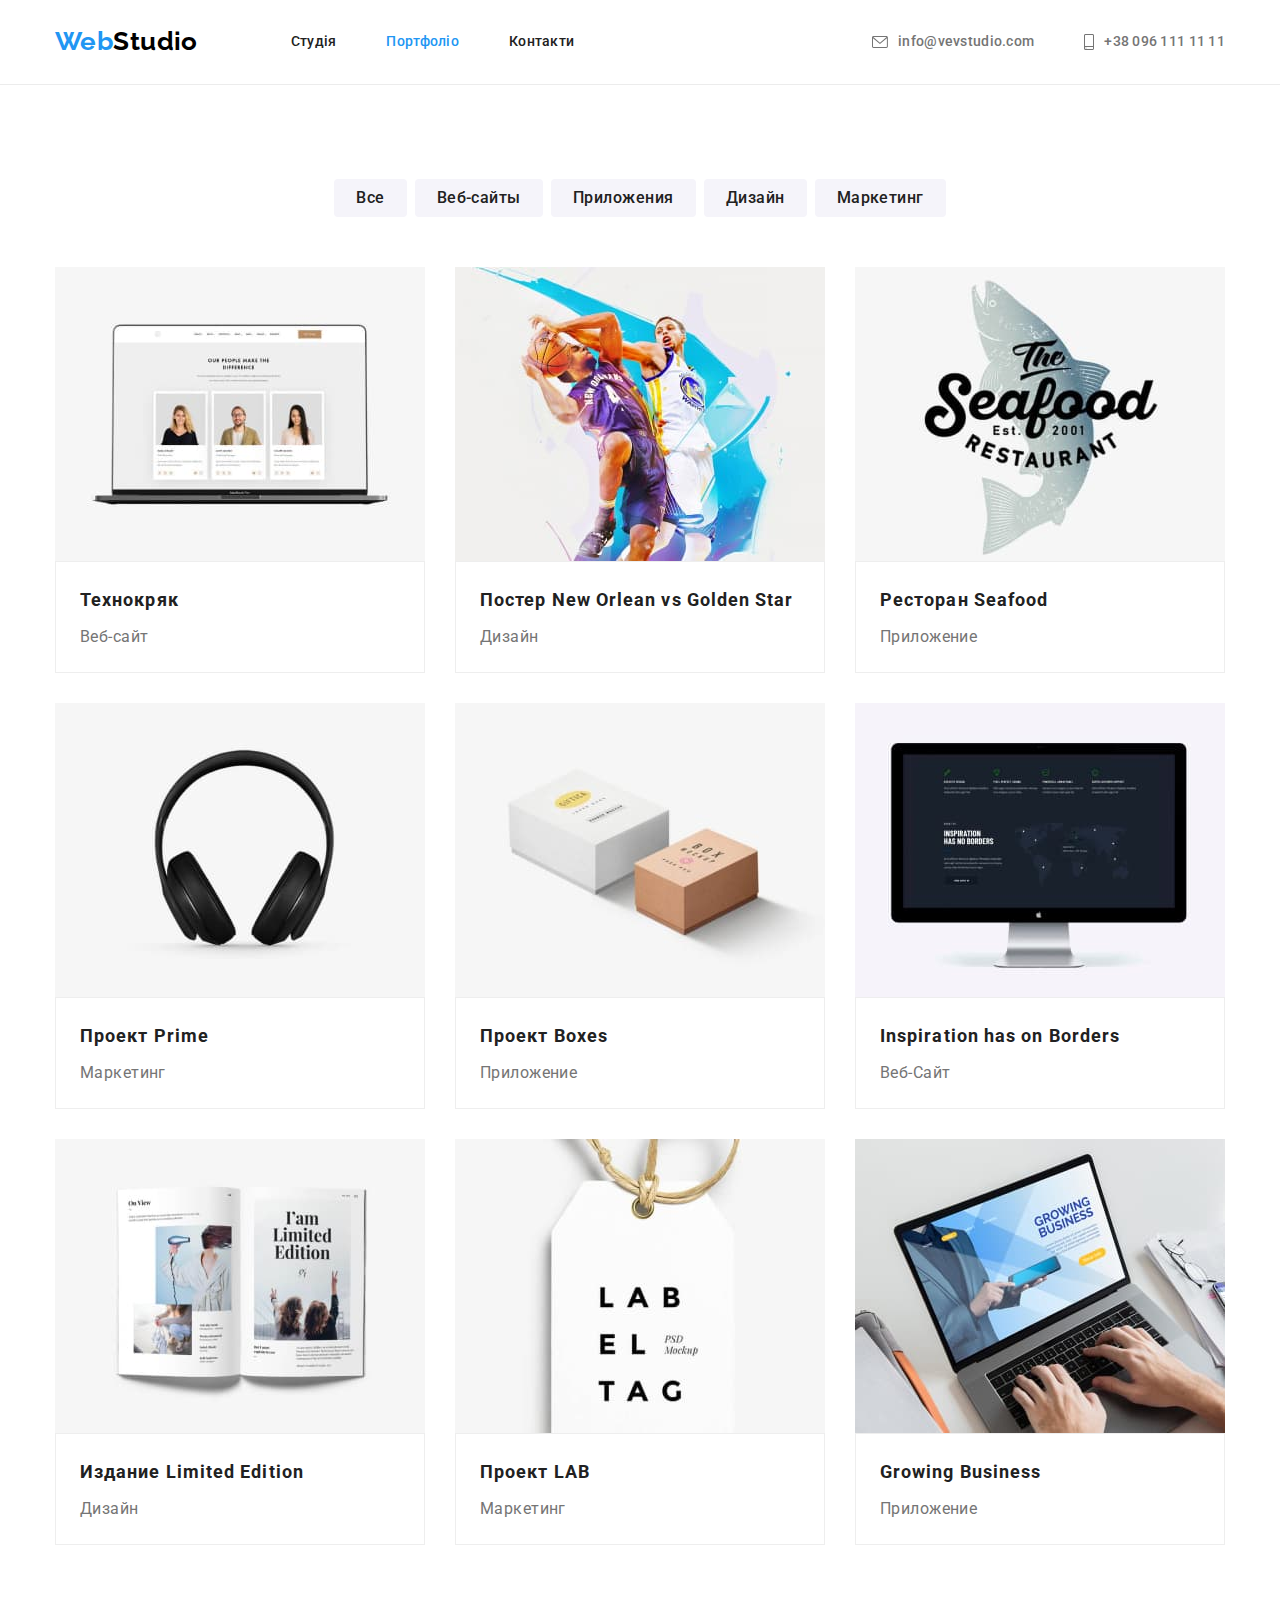
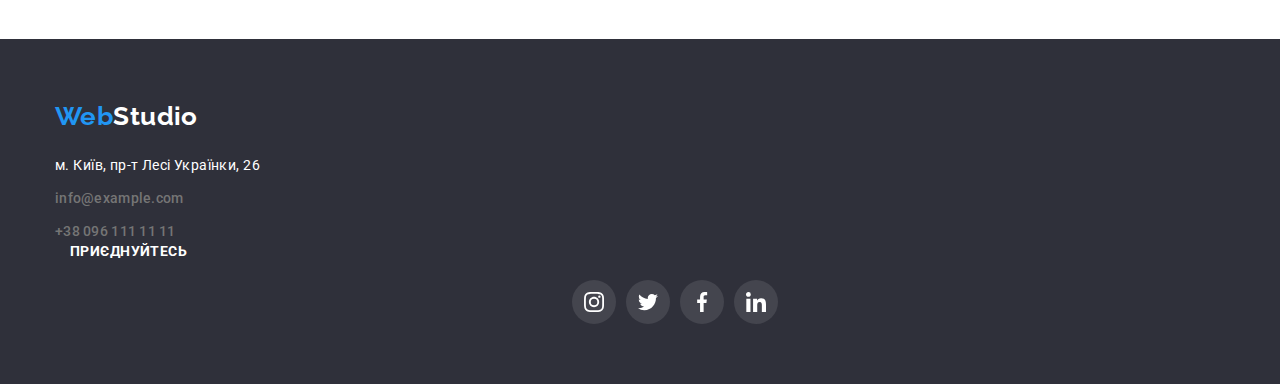
==== commit 7bff1eb1: "вторые правки после ментора" ====
--- a/portfolio.html
+++ b/portfolio.html
@@ -173,41 +173,41 @@
           </ul>
         </address>
       </div>
-      <div class="footer-dark-list">
-        <h2 class="footer-tex">Приєднуйся</h2>
-        <div class="">
-          <ul class="social-links">
-            <li class="list social-item-margin">
-              <a href="https://www.twitter.com" class="social-item-footer">
-                <svg class="item-footer">
-                  <use href="./images/symbol-def.svg#icon-instagram"></use>
-                </svg>
-              </a>
-            </li>
-            <li class="list social-item-margin">
-              <a href="https://www.twitter.com" class="social-item-footer">
-                <svg class="item-footer">
-                  <use href="./images/symbol-def.svg#icon-twitter"></use>
-                </svg>
-              </a>
-            </li>
-            <li class="list social-item-margin">
-              <a href="https://www.twitter.com" class="social-item-footer">
-                <svg class="item-footer">
-                  <use href="./images/symbol-def.svg#icon-facebook"></use>
-                </svg>
-              </a>
-            </li>
-            <li class="list social-item-margin">
-              <a href="https://www.twitter.com" class="social-item-footer">
-                <svg class="item-footer">
-                  <use href="./images/symbol-def.svg#icon-linkedin"></use>
-                </svg>
-              </a>
-            </li>
-        </div>
-        </ul>
-      </div>
+    </div>
+    <div class="footer-dark-list">
+      <p class="footer-tex">ПРИЄДНУЙТЕСЬ</p>
+      <div class="">
+         <ul class="social-footer-links">
+        <li class="list social-item-distance">
+          <a href="https://www.twitter.com" class="social-item-footer"> 
+          <svg class="item-footer">
+            <use href="./images/symbol-def.svg#icon-instagram"></use>
+            </svg>
+          </a>
+        </li>
+        <li class="list social-item-distance">
+          <a href="https://www.twitter.com" class="social-item-footer"> 
+          <svg class="item-footer">
+            <use href="./images/symbol-def.svg#icon-twitter"></use>
+            </svg>
+          </a>
+        </li>
+        <li class="list social-item-distance">
+          <a href="https://www.twitter.com" class="social-item-footer"> 
+          <svg class="item-footer">
+            <use href="./images/symbol-def.svg#icon-facebook"></use>
+            </svg>
+          </a>
+        </li>
+        <li class="list social-item-distance">
+          <a href="https://www.twitter.com" class="social-item-footer"> 
+          <svg class="item-footer">
+            <use href="./images/symbol-def.svg#icon-linkedin"></use>
+            </svg>
+          </a>
+        </li>
+      </ul>
+    </div>
     </div>
   </footer>
   </body>
--- a/css/styles.css
+++ b/css/styles.css
@@ -312,7 +312,6 @@
   line-height: 1.16;
   text-align: center;
   margin-bottom: 50px;
-  margin-top: 50px;
 
   color: var(--title-text-color);
 }
@@ -340,7 +339,6 @@
   line-height: 1.18;
   text-align: center;
   margin-bottom: 10px;
-  margin-top: 30px;
 
   color: var(--title-text-color);
 }
@@ -364,11 +362,11 @@
   margin-right: 30px;
 }
 .team-box-color {
-  /* background-color: var(--background-color);
-  border-radius: 0px 0px 4px 4px;
+  
+  /* border-radius: 0px 0px 4px 4px;
   box-shadow: 0px 1px 3px rgba(0, 0, 0, 0.12), 0px 1px 1px rgba(0, 0, 0, 0.14), 0px 2px 1px rgba(0, 0, 0, 0.2);; */
-  /* padding-top: 30px; */
   padding-bottom: 30px;
+  padding-top: 30px;
 }
 /* <=======================/TEAM=========================> */
 /* <======================FOOTER==========================> */
@@ -537,46 +535,55 @@
   display: flex;
   
 }
-.regular-customer-item{
+.regular-customer-item:not(:last-child)
+{
   margin-right: 30px;
 }
 .customer-btn{
   display: flex;
+  justify-content: center;
+  align-items: center;
   width: 170px;
   height: 92px;
-  padding: 16px 32px;
   cursor: pointer;
-  background-color: var(--background-color);
-  fill: var(--icon-color);
+  /* background-color: var(--background-color); */
+  color: var(--icon-color);
   border: 1px solid var(--icon-color);
   border-radius: 4px;
 }
 .customer-logo{
   width: 106px;
   height: 60px;
+  fill: currentColor;
 }
 .customer-btn:hover,
 .customer-btn:focus{
-  fill: var(--accent-color);
-  border: 1px solid var(--accent-color);
+  color: var(--accent-color);
+  border-color: var(--accent-color);
 }
 
 .footer-dark-list{
-  display: flex;
-    flex-direction: column;
-    padding-top: 15px;
     margin-left: 70px;
+    
 }
 
 .footer-flex{
   display: flex;
+  align-items: baseline;
 }
 
 
 .footer-tex{
-  color: var(--background-color);
-}
-.social-item-margin:not(:last-child) {
+
+font-weight: 700;
+font-size: 14px;
+line-height: 1.14;
+text-transform: uppercase;
+
+color: var(--background-color);
+
+}
+.social-item-distance:not(:last-child) {
   margin-right: 10px;
 }
 .social-item-footer{
@@ -600,4 +607,10 @@
   width: 20px;
     height: 20px;
     fill: currentColor;
+}
+.social-footer-links{
+  display: flex;
+  justify-content: center;
+  padding: 0;
+  margin-top: 20px;
 }